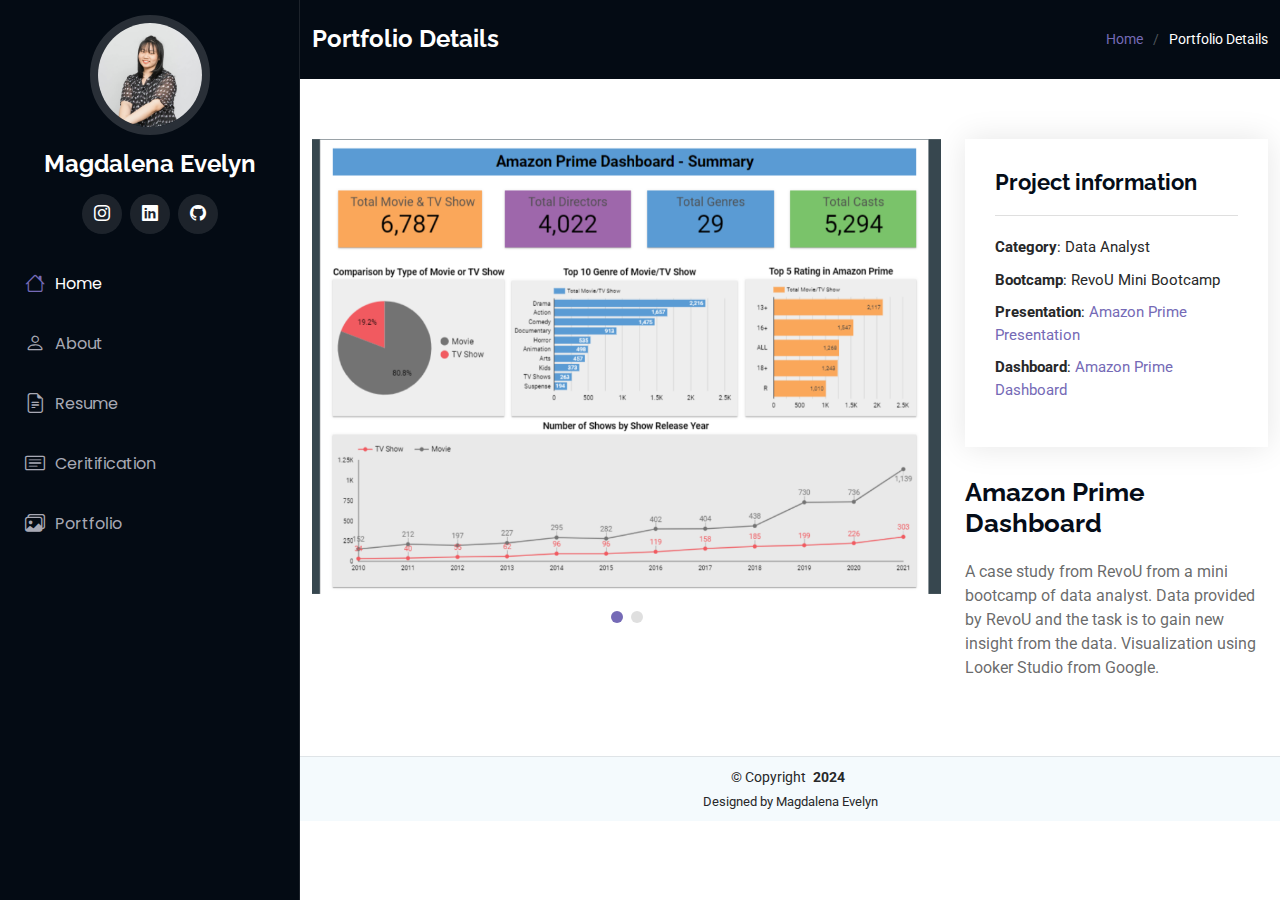
==== portofolio/amazon-details.html @ 5fb9a913 "porto done" ====
<!DOCTYPE html>
<html lang="en">

<head>
  <meta charset="utf-8">
  <meta content="width=device-width, initial-scale=1.0" name="viewport">
  <title>Amazon Prime - Portfolio Details</title>
  <meta content="" name="description">
  <meta content="" name="keywords">

  <!-- Favicons -->
  <link href="../assets/img/me-logo.png" rel="icon">
  <link href="../assets/img/apple-touch-icon.png" rel="apple-touch-icon">

  <!-- Fonts -->
  <link href="https://fonts.googleapis.com" rel="preconnect">
  <link href="https://fonts.gstatic.com" rel="preconnect" crossorigin>
  <link href="https://fonts.googleapis.com/css2?family=Roboto:ital,wght@0,100;0,300;0,400;0,500;0,700;0,900;1,100;1,300;1,400;1,500;1,700;1,900&family=Poppins:ital,wght@0,100;0,200;0,300;0,400;0,500;0,600;0,700;0,800;0,900;1,100;1,200;1,300;1,400;1,500;1,600;1,700;1,800;1,900&family=Raleway:ital,wght@0,100;0,200;0,300;0,400;0,500;0,600;0,700;0,800;0,900;1,100;1,200;1,300;1,400;1,500;1,600;1,700;1,800;1,900&display=swap" rel="stylesheet">

  <!-- Vendor CSS Files -->
  <link href="../assets/vendor/bootstrap/css/bootstrap.min.css" rel="stylesheet">
  <link href="../assets/vendor/bootstrap-icons/bootstrap-icons.css" rel="stylesheet">
  <link href="../assets/vendor/aos/aos.css" rel="stylesheet">
  <link href="../assets/vendor/glightbox/css/glightbox.min.css" rel="stylesheet">
  <link href="../assets/vendor/swiper/swiper-bundle.min.css" rel="stylesheet">

  <!-- Main CSS File -->
  <link href="../assets/css/main.css" rel="stylesheet">
</head>

<body class="portfolio-details-page">

  <header id="header" class="header dark-background d-flex flex-column">
    <i class="header-toggle d-xl-none bi bi-list"></i>

    <div class="profile-img avatar" alt="avatar">
      <img src="../assets/img/profile.png" alt="" class="img-fluid rounded-circle">
    </div>

    <a href="index.html" class="logo d-flex align-items-center justify-content-center">
      <h1 class="sitename">Magdalena Evelyn</h1>
    </a>

    <div class="social-links text-center">
      <a href="https://www.instagram.com/mgdln_evelyn/" class="instagram" target="_blank"><i class="bi bi-instagram"></i></a>
      <a href="https://www.linkedin.com/in/magdalena-evelyn-halim/" class="linkedin" target="_blank"><i class="bi bi-linkedin"></i></a>
      <a href="https://github.com/magdalenaevelyn" class="github" target="_blank"><i class="bi bi-github"></i></a>
    </div>

    <nav id="navmenu" class="navmenu">
      <ul>
        <li><a href="../index.html" class="active"><i class="bi bi-house navicon"></i>Home</a></li>
        <li><a href="../index.html #about"><i class="bi bi-person navicon"></i> About</a></li>
        <li><a href="../index.html #resume"><i class="bi bi-file-earmark-text navicon"></i> Resume</a></li>
        <li><a href="../index.html #license"><i class="bi bi-card-text navicon"></i> Ceritification</a></li>
        <li><a href="../index.html #portfolio"><i class="bi bi-images navicon"></i> Portfolio</a></li>
      </ul>
    </nav>

  </header>

  <main class="main">

    <!-- Page Title -->
    <div class="page-title dark-background">
      <div class="container d-lg-flex justify-content-between align-items-center">
        <h1 class="mb-2 mb-lg-0">Portfolio Details</h1>
        <nav class="breadcrumbs">
          <ol>
            <li><a href="../index.html">Home</a></li>
            <li class="current">Portfolio Details</li>
          </ol>
        </nav>
      </div>
    </div><!-- End Page Title -->

    <!-- Portfolio Details Section -->
    <section id="portfolio-details" class="portfolio-details section">

      <div class="container" data-aos="fade-up" data-aos-delay="100">

        <div class="row gy-4">

          <div class="col-lg-8">
            <div class="portfolio-details-slider swiper init-swiper">

              <script type="application/json" class="swiper-config">
                {
                  "loop": true,
                  "speed": 600,
                  "autoplay": {
                    "delay": 5000
                  },
                  "slidesPerView": "auto",
                  "pagination": {
                    "el": ".swiper-pagination",
                    "type": "bullets",
                    "clickable": true
                  }
                }
              </script>

              <div class="swiper-wrapper align-items-center">

                <div class="swiper-slide">
                  <img src="../assets/img/portfolio/amazon-1.png" alt="">
                </div>

                <div class="swiper-slide">
                  <img src="../assets/img/portfolio/amazon-2.png" alt="">
                </div>

              </div>
              <div class="swiper-pagination"></div>
            </div>
          </div>

          <div class="col-lg-4">
            <div class="portfolio-info" data-aos="fade-up" data-aos-delay="200">
              <h3>Project information</h3>
              <ul>
                <li><strong>Category</strong>: Data Analyst</li>
                <li><strong>Bootcamp</strong>: RevoU Mini Bootcamp</li>
                <li><strong>Presentation</strong>: <a href="https://docs.google.com/presentation/d/1E9A54X6q5VQMvBKYuaH4kKY3KuoDALDDTzLluXDTMLg/edit?usp=sharing" target="_blank">Amazon Prime Presentation</a></li>
                <li><strong>Dashboard</strong>: <a href="https://lookerstudio.google.com/reporting/45eeae93-6091-4071-be69-4bdd50b91b1a" target="_blank">Amazon Prime Dashboard</a></li>
              </ul>
            </div>
            <div class="portfolio-description" data-aos="fade-up" data-aos-delay="300">
              <h2>Amazon Prime Dashboard</h2>
              <p>
                A case study from RevoU from a mini bootcamp of data analyst. Data provided by RevoU and the task is to 
                gain new insight from the data. Visualization using Looker Studio from Google.
              </p>
            </div>
          </div>

        </div>

      </div>

    </section><!-- /Portfolio Details Section -->

  </main>

  <footer id="footer" class="footer position-relative light-background">

    <div class="container">
      <div class="copyright text-center ">
        <p>© <span>Copyright</span> <strong class="px-1 sitename">2024</strong> </p>
      </div>
      <div class="credits">
        Designed by Magdalena Evelyn</a>
      </div>
    </div>

  </footer>

  <!-- Scroll Top -->
  <a href="#" id="scroll-top" class="scroll-top d-flex align-items-center justify-content-center"><i class="bi bi-arrow-up-short"></i></a>

  <!-- Preloader -->
  <div id="preloader"></div>

  <!-- Vendor JS Files -->
  <script src="../assets/vendor/bootstrap/js/bootstrap.bundle.min.js"></script>
  <script src="../assets/vendor/php-email-form/validate.js"></script>
  <script src="../assets/vendor/aos/aos.js"></script>
  <script src="../assets/vendor/typed.js/typed.umd.js"></script>
  <script src="../assets/vendor/purecounter/purecounter_vanilla.js"></script>
  <script src="../assets/vendor/waypoints/noframework.waypoints.js"></script>
  <script src="../assets/vendor/glightbox/js/glightbox.min.js"></script>
  <script src="../assets/vendor/imagesloaded/imagesloaded.pkgd.min.js"></script>
  <script src="../assets/vendor/isotope-layout/isotope.pkgd.min.js"></script>
  <script src="../assets/vendor/swiper/swiper-bundle.min.js"></script>

  <!-- Main JS File -->
  <script src="../assets/js/main.js"></script>

</body>

</html>
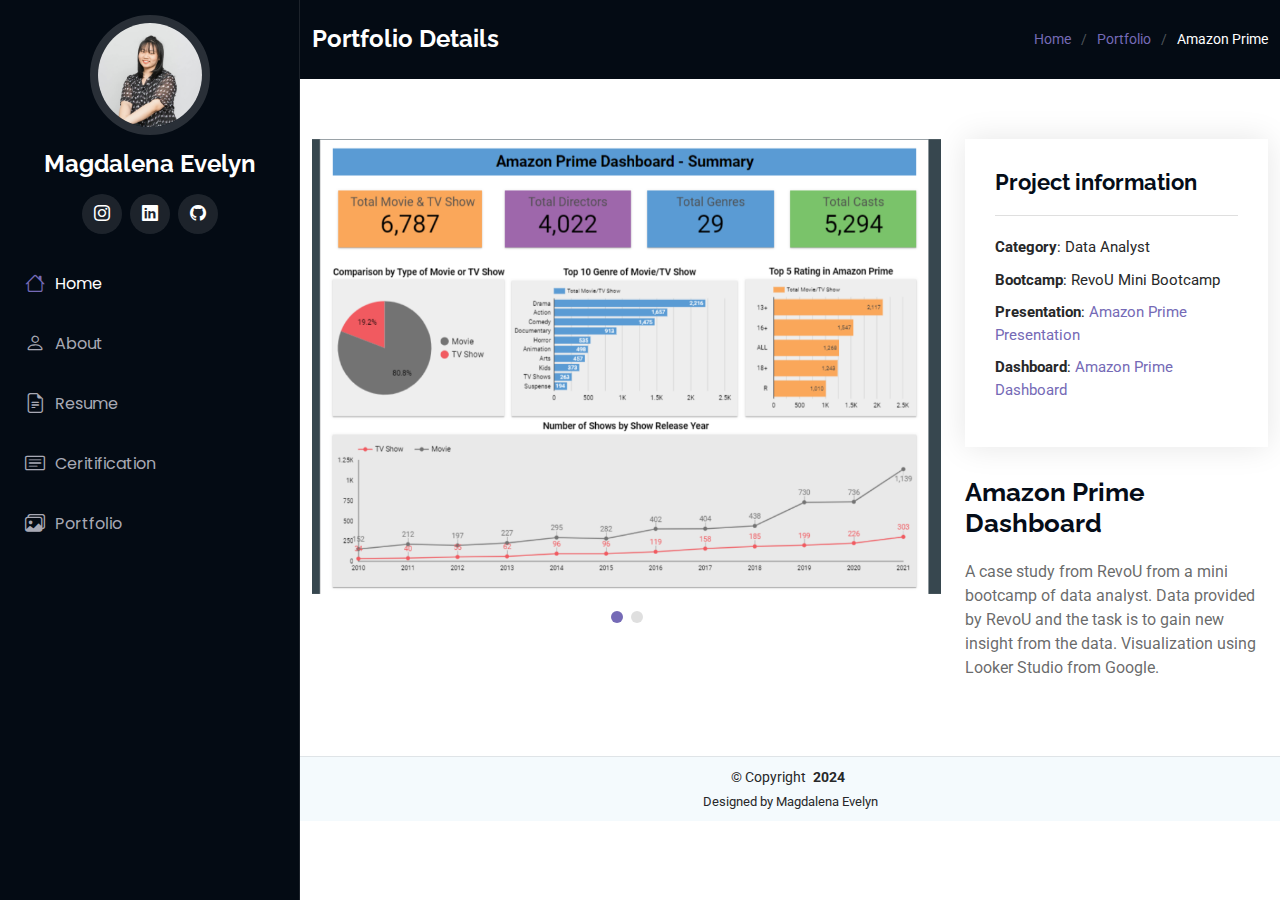
==== commit 158d36aa: "update css & breadcrumps" ====
--- a/portofolio/amazon-details.html
+++ b/portofolio/amazon-details.html
@@ -50,10 +50,10 @@
     <nav id="navmenu" class="navmenu">
       <ul>
         <li><a href="../index.html" class="active"><i class="bi bi-house navicon"></i>Home</a></li>
-        <li><a href="../index.html #about"><i class="bi bi-person navicon"></i> About</a></li>
-        <li><a href="../index.html #resume"><i class="bi bi-file-earmark-text navicon"></i> Resume</a></li>
-        <li><a href="../index.html #license"><i class="bi bi-card-text navicon"></i> Ceritification</a></li>
-        <li><a href="../index.html #portfolio"><i class="bi bi-images navicon"></i> Portfolio</a></li>
+        <li><a href="../index.html#about"><i class="bi bi-person navicon"></i> About</a></li>
+        <li><a href="../index.html#resume"><i class="bi bi-file-earmark-text navicon"></i> Resume</a></li>
+        <li><a href="../index.html#license"><i class="bi bi-card-text navicon"></i> Ceritification</a></li>
+        <li><a href="../index.html#portfolio"><i class="bi bi-images navicon"></i> Portfolio</a></li>
       </ul>
     </nav>
 
@@ -68,7 +68,8 @@
         <nav class="breadcrumbs">
           <ol>
             <li><a href="../index.html">Home</a></li>
-            <li class="current">Portfolio Details</li>
+            <li><a href="../index.html#portfolio">Portfolio</a></li>
+            <li class="current"></a>Amazon Prime</li>
           </ol>
         </nav>
       </div>
--- a/assets/css/main.css
+++ b/assets/css/main.css
@@ -591,7 +591,7 @@
 /*--------------------------------------------------------------
 # Resume Section
 --------------------------------------------------------------*/
-.resume .timeline .resume-title {
+.resume .resume-title {
   color: var(--accent-color);
   font-size: 26px;
   font-weight: 700;
